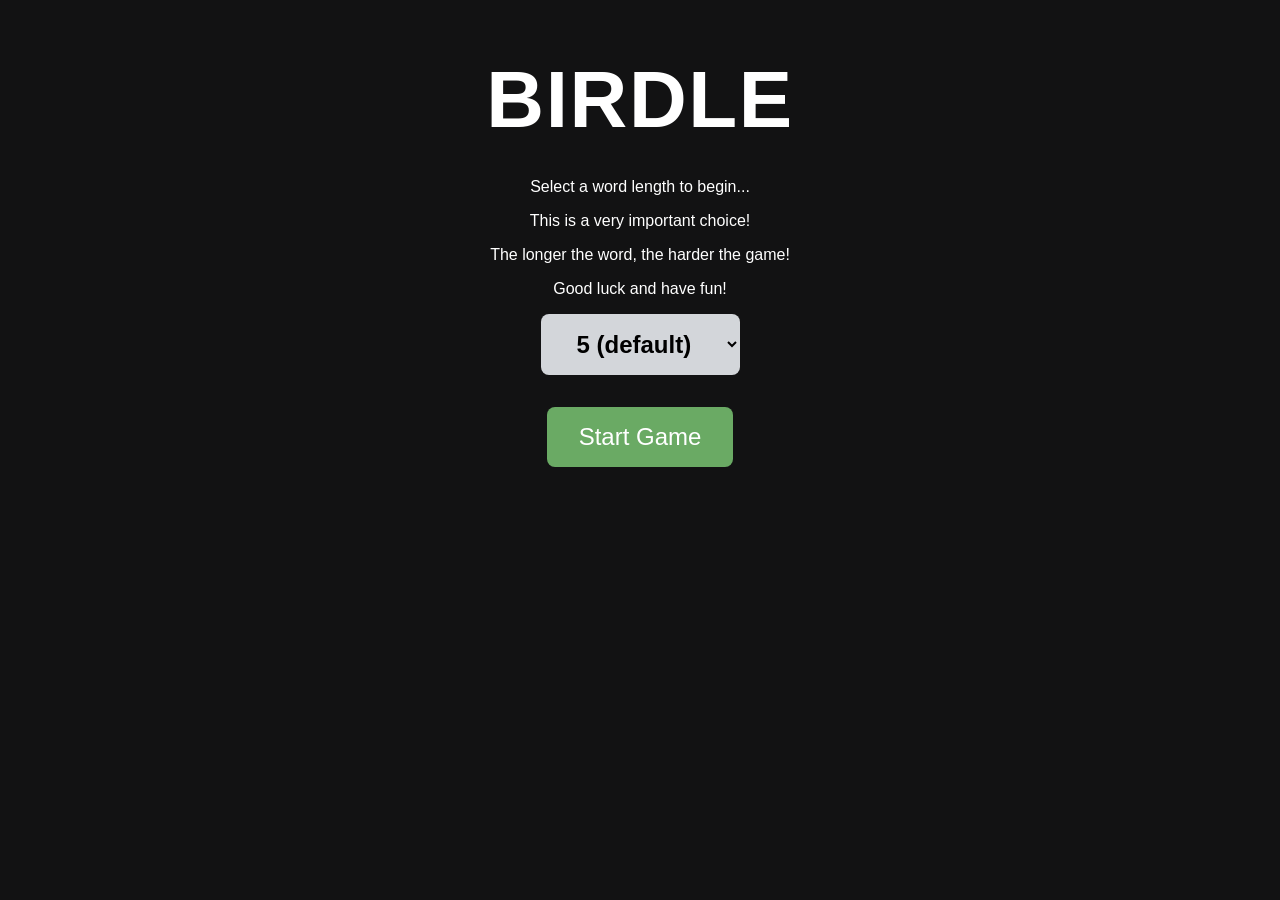
==== code/start.html @ e7be99f9 "Created implementation start page" ====
<!DOCTYPE html>
<html lang="en">
    <head>
        <link rel = "stylesheet" href = "startstyles.css">
        <title>
            Wordle
        </title>
    </head>
    <body>
        <div class ="container">
            <h1>BIRDLE</h1>
            <div class ="text-box">
                <p>Select a word length to begin...</p>
                <p>This is a very important choice!</p>
                <p>The longer the word, the harder the game!</p>
                <p>Good luck and have fun!</p>  
            </div>


            <select id = "wordLength">
                <option value="4">4</option>
                <option value="5" selected>5 (default)</option>
                <option value="6">6</option>
                </select>
                <br>
            <button class="start-btn" onclick ="startGame()">Start Game</button>
        </div>
    </body>
---- code/startstyles.css ----
body {
    margin: 0;
    background: #121213;
    font-family: "Clear Sans", "Helvetica Neue", Arial, sans-serif;
}

.container {
    text-align: center;
}

h1 {
    color: white;
    font-size: 5rem;
    font-weight: bold;
    letter-spacing: 0.1rem;
    margin-bottom: 2rem;
}

.text-box {
    color: white;
    width:100%;
    margin: 0 auto;
    text-align: center;
}
.txt-box p {
    display: block;
    color: #d7dadc;
    font-size: 1.5rem;
    margin-bottom: 1.5rem;
}

select {
    font-size: 1.5rem;
    padding: 1rem 2rem;
    border-radius: 0.5rem;
    border: none;
    margin-bottom: 2rem;
    cursor: pointer;
    background: #d3d6da;
    color: #000;
    font-weight: bold;
}

.start-btn {
    background-color: #6aaa64;
    color: white;
    border: none;
    padding: 1rem 2rem;
    font-size: 1.5rem;
    border-radius: 0.5rem;
    cursor: pointer;
    transition: 0.15s ease
}

.start-btn:hover {
    background: #7bb775;
    transform: scale(1.10);
}
.start-btn:active {
    transform: scale(0.95);
}
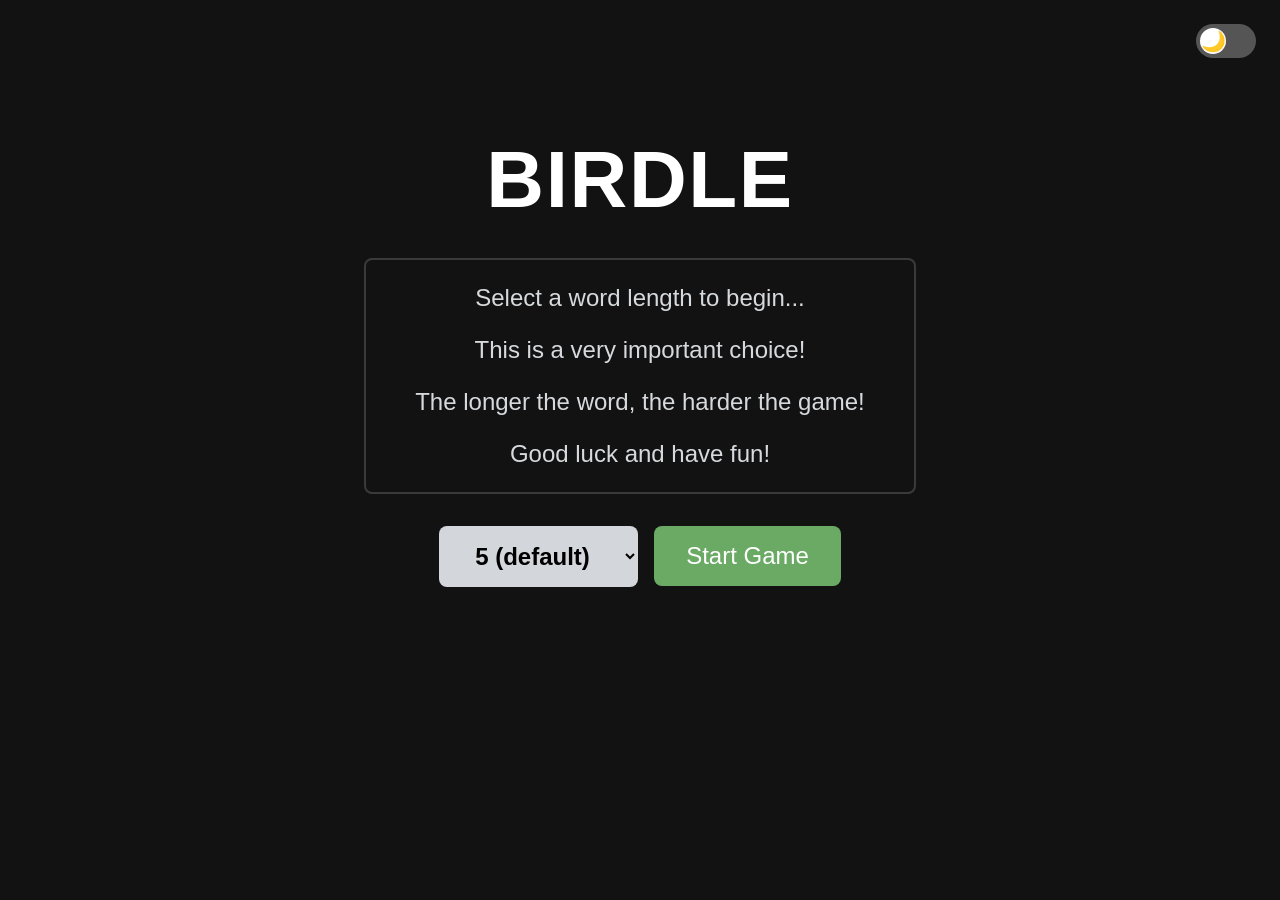
==== commit 81f31d12: "Created functional protoype" ====
--- a/code/start.html
+++ b/code/start.html
@@ -1,28 +1,44 @@
 <!DOCTYPE html>
 <html lang="en">
-    <head>
-        <link rel = "stylesheet" href = "startstyles.css">
-        <title>
-            Wordle
-        </title>
-    </head>
-    <body>
-        <div class ="container">
-            <h1>BIRDLE</h1>
-            <div class ="text-box">
-                <p>Select a word length to begin...</p>
-                <p>This is a very important choice!</p>
-                <p>The longer the word, the harder the game!</p>
-                <p>Good luck and have fun!</p>  
-            </div>
+  <head>
+    <link rel="stylesheet" href="startstyles.css" />
+    <title>Wordle</title>
+  </head>
+  <body>
+    <div class="container">
+      <div class="theme-switch-wrapper">
+        <label class="theme-switch" for="theme-checkbox">
+          <input type="checkbox" id="theme-checkbox" />
+          <div class="slider"></div>
+        </label>
+      </div>
 
+      <h1>BIRDLE</h1>
+      <div class="text-box">
+        <p>Select a word length to begin...</p>
+        <p>This is a very important choice!</p>
+        <p>The longer the word, the harder the game!</p>
+        <p>Good luck and have fun!</p>
+      </div>
 
-            <select id = "wordLength">
-                <option value="4">4</option>
-                <option value="5" selected>5 (default)</option>
-                <option value="6">6</option>
-                </select>
-                <br>
-            <button class="start-btn" onclick ="startGame()">Start Game</button>
-        </div>
-    </body>
+      <div class="start-menu">
+        <select id="wordLength">
+          <option value="4">4</option>
+          <option value="5" selected>5 (default)</option>
+          <option value="6">6</option>
+        </select>
+
+        <button class="start-btn" onclick="startGame()">Start Game</button>
+      </div>
+    </div>
+    <script>
+      window.addEventListener("DOMContentLoaded", () => {
+        const themeCheckbox = document.getElementById("theme-checkbox");
+        const body = document.body;
+        themeCheckbox.addEventListener("change", () => {
+          body.classList.toggle("light-mode", themeCheckbox.checked);
+        });
+      });
+    </script>
+  </body>
+</html>
--- a/code/startstyles.css
+++ b/code/startstyles.css
@@ -1,61 +1,151 @@
+:root {
+  --bg-color: #121213;
+  --text-primary: #ffffff;
+  --text-secondary: #d7dadc;
+  --border-color: #3a3a3c;
+  --select-bg: #d3d6da;
+  --select-text: #000;
+  --button-green: #6aaa64;
+  --button-green-hover: #7bb775;
+}
+body.light-mode {
+  --bg-color: #ffffff;
+  --text-primary: #121213;
+  --text-secondary: #565768;
+  --border-color: #d3d3d3;
+  --select-bg: #e6e7e8;
+  --select-text: #121213;
+}
+
 body {
-    margin: 0;
-    background: #121213;
-    font-family: "Clear Sans", "Helvetica Neue", Arial, sans-serif;
+  margin: 0;
+  background: var(--bg-color);
+  font-family: "Clear Sans", "Helvetica Neue", Arial, sans-serif;
+  transition: background 0.3s ease, color 0.3s ease;
 }
 
 .container {
-    text-align: center;
+  text-align: center;
+  position: relative;
+  padding-top: 5rem;
 }
 
 h1 {
-    color: white;
-    font-size: 5rem;
-    font-weight: bold;
-    letter-spacing: 0.1rem;
-    margin-bottom: 2rem;
+  color: var(--text-primary);
+  font-size: clamp(3rem, 10vw, 5rem);
+  font-weight: bold;
+  letter-spacing: 0.1rem;
+  margin-bottom: 2rem;
+}
+
+.theme-switch-wrapper {
+  position: absolute;
+  top: 1.5rem;
+  right: 1.5rem;
+}
+
+#theme-checkbox {
+  display: none;
+}
+
+.theme-switch {
+  position: relative;
+  display: inline-block;
+  width: 60px;
+  height: 34px;
+  cursor: pointer;
+}
+
+.slider {
+  position: absolute;
+  inset: 0;
+  background-color: #555;
+  border-radius: 34px;
+  transition: 0.4s;
+  overflow: hidden;
+}
+
+.slider::before {
+  position: absolute;
+  content: "🌙";
+  height: 26px;
+  width: 26px;
+  left: 4px;
+  bottom: 4px;
+  background-color: white;
+  border-radius: 50%;
+  transition: 0.4s;
+  display: flex;
+  align-items: center;
+  justify-content: center;
+  font-size: 1.25rem;
+}
+
+#theme-checkbox:checked + .slider {
+  background-color: #87ceeb;
+}
+
+#theme-checkbox:checked + .slider::before {
+  content: "☀️";
+  transform: translateX(26px);
 }
 
 .text-box {
-    color: white;
-    width:100%;
-    margin: 0 auto;
-    text-align: center;
+  color: var(--text-primary);
+  width: 90%;
+  max-width: 500px;
+  margin: 0 auto;
+  text-align: center;
+  border: 2px solid var(--border-color);
+  border-radius: 0.5rem;
+  padding: 1.5rem;
+  margin-bottom: 2rem;
 }
-.txt-box p {
-    display: block;
-    color: #d7dadc;
-    font-size: 1.5rem;
-    margin-bottom: 1.5rem;
+.text-box p {
+  display: block;
+  color: var(--text-secondary);
+  font-size: 1.5rem;
+  margin-top: 0;
+  margin-bottom: 1.5rem;
 }
 
+.text-box p:last-child {
+  margin-bottom: 0;
+}
+
+.start-menu {
+  display: flex;
+  align-items: center;
+  justify-content: center;
+  gap: 1rem;
+  margin-bottom: 2rem;
+}
 select {
-    font-size: 1.5rem;
-    padding: 1rem 2rem;
-    border-radius: 0.5rem;
-    border: none;
-    margin-bottom: 2rem;
-    cursor: pointer;
-    background: #d3d6da;
-    color: #000;
-    font-weight: bold;
+  font-size: 1.5rem;
+  padding: 1rem 2rem;
+  border-radius: 0.5rem;
+  border: none;
+  cursor: pointer;
+  background: var(--select-bg);
+  color: var(--select-text);
+  font-weight: bold;
 }
 
 .start-btn {
-    background-color: #6aaa64;
-    color: white;
-    border: none;
-    padding: 1rem 2rem;
-    font-size: 1.5rem;
-    border-radius: 0.5rem;
-    cursor: pointer;
-    transition: 0.15s ease
+  background-color: var(--button-green);
+  color: var(--text-primary);
+  border: none;
+  padding: 1rem 2rem;
+  font-size: 1.5rem;
+  border-radius: 0.5rem;
+  cursor: pointer;
+  transition: 0.15s ease;
 }
 
 .start-btn:hover {
-    background: #7bb775;
-    transform: scale(1.10);
+  background: var(--button-green-hover);
+  transform: scale(1.1);
 }
 .start-btn:active {
-    transform: scale(0.95);
-}+  transform: scale(0.95);
+}
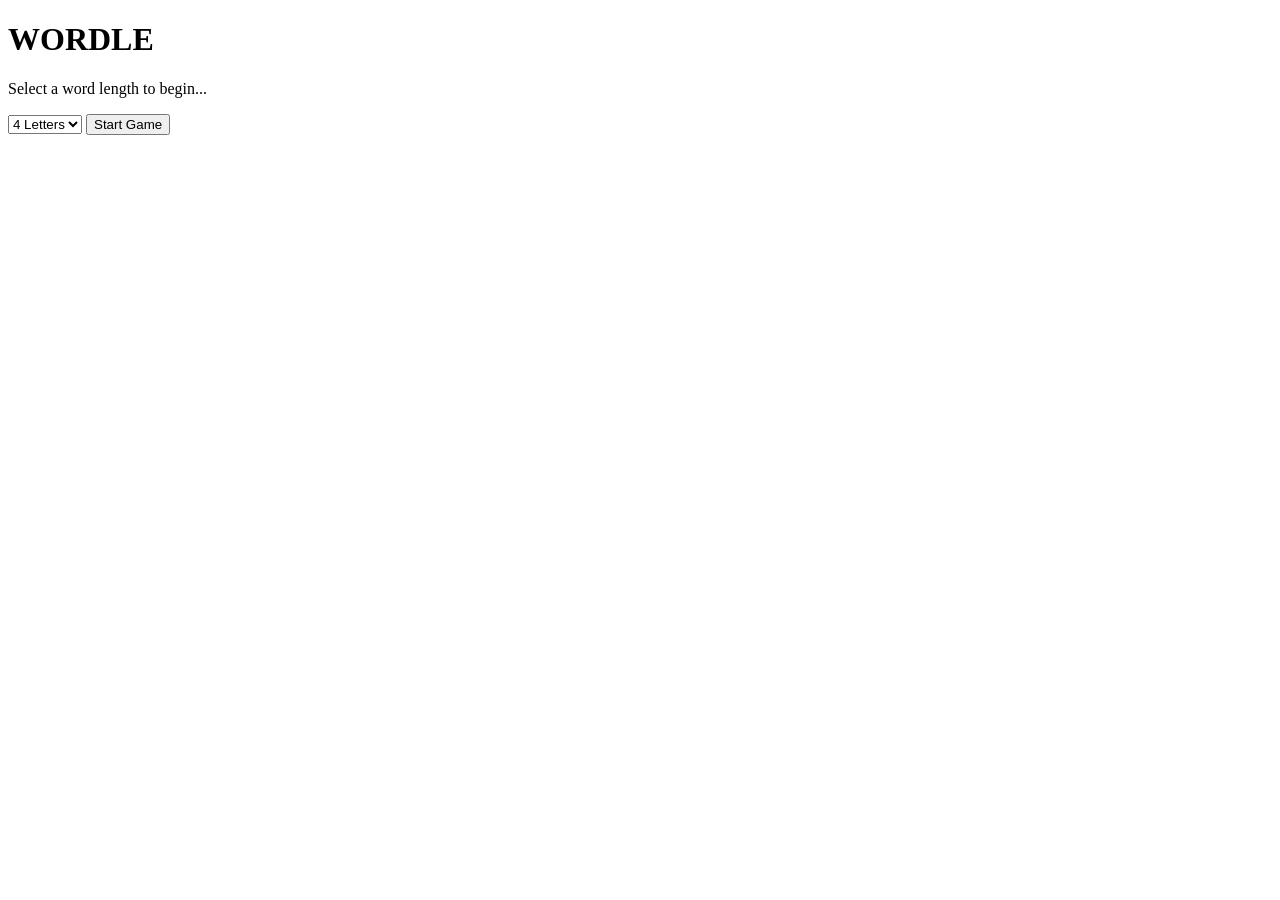
==== commit a38d9304: "Implemented start.html" ====
--- a/code/start.html
+++ b/code/start.html
@@ -1,44 +1,43 @@
 <!DOCTYPE html>
 <html lang="en">
   <head>
-    <link rel="stylesheet" href="startstyles.css" />
-    <title>Wordle</title>
+    <meta charset="UTF-8" />
+    <meta name="viewport" content="width=device-width, initial-scale=1.0" />
+    <title>WORDLE</title>
+    <link rel="stylesheet" href="start.css" />
   </head>
   <body>
-    <div class="container">
-      <div class="theme-switch-wrapper">
-        <label class="theme-switch" for="theme-checkbox">
-          <input type="checkbox" id="theme-checkbox" />
-          <div class="slider"></div>
-        </label>
-      </div>
+    <h1>WORDLE</h1>
+    <div class="info-box">
+      <p>Select a word length to begin...</p>
+    </div>
+    <div class="game-select">
+      <select id="word-length-select">
+        <option value="4">4 Letters</option>
+        <option value="5">5 Letters</option>
+        <option value="6">6 Letters</option>
+      </select>
+      <button id="start-game-button">Start Game</button>
+    </div>
+    <div></div>
 
-      <h1>BIRDLE</h1>
-      <div class="text-box">
-        <p>Select a word length to begin...</p>
-        <p>This is a very important choice!</p>
-        <p>The longer the word, the harder the game!</p>
-        <p>Good luck and have fun!</p>
-      </div>
+    <script>
+      document
+        .getElementById("start-game-button")
+        .addEventListener("click", () => {
+          const wordLength =
+            document.getElementById("word-length-select").value;
+          localStorage.setItem("wordleSelectedLength", wordLength);
+          window.location.href = `index.html?mode=${wordLength}`;
+        });
 
-      <div class="start-menu">
-        <select id="wordLength">
-          <option value="4">4</option>
-          <option value="5" selected>5 (default)</option>
-          <option value="6">6</option>
-        </select>
-
-        <button class="start-btn" onclick="startGame()">Start Game</button>
-      </div>
-    </div>
-    <script>
-      window.addEventListener("DOMContentLoaded", () => {
-        const themeCheckbox = document.getElementById("theme-checkbox");
-        const body = document.body;
-        themeCheckbox.addEventListener("change", () => {
-          body.classList.toggle("light-mode", themeCheckbox.checked);
+      document
+        .getElementById("word-length-select")
+        .addEventListener("keydown", (e) => {
+          if (e.key === "Enter") {
+            document.getElementById("start-game-button").click();
+          }
         });
-      });
     </script>
   </body>
 </html>
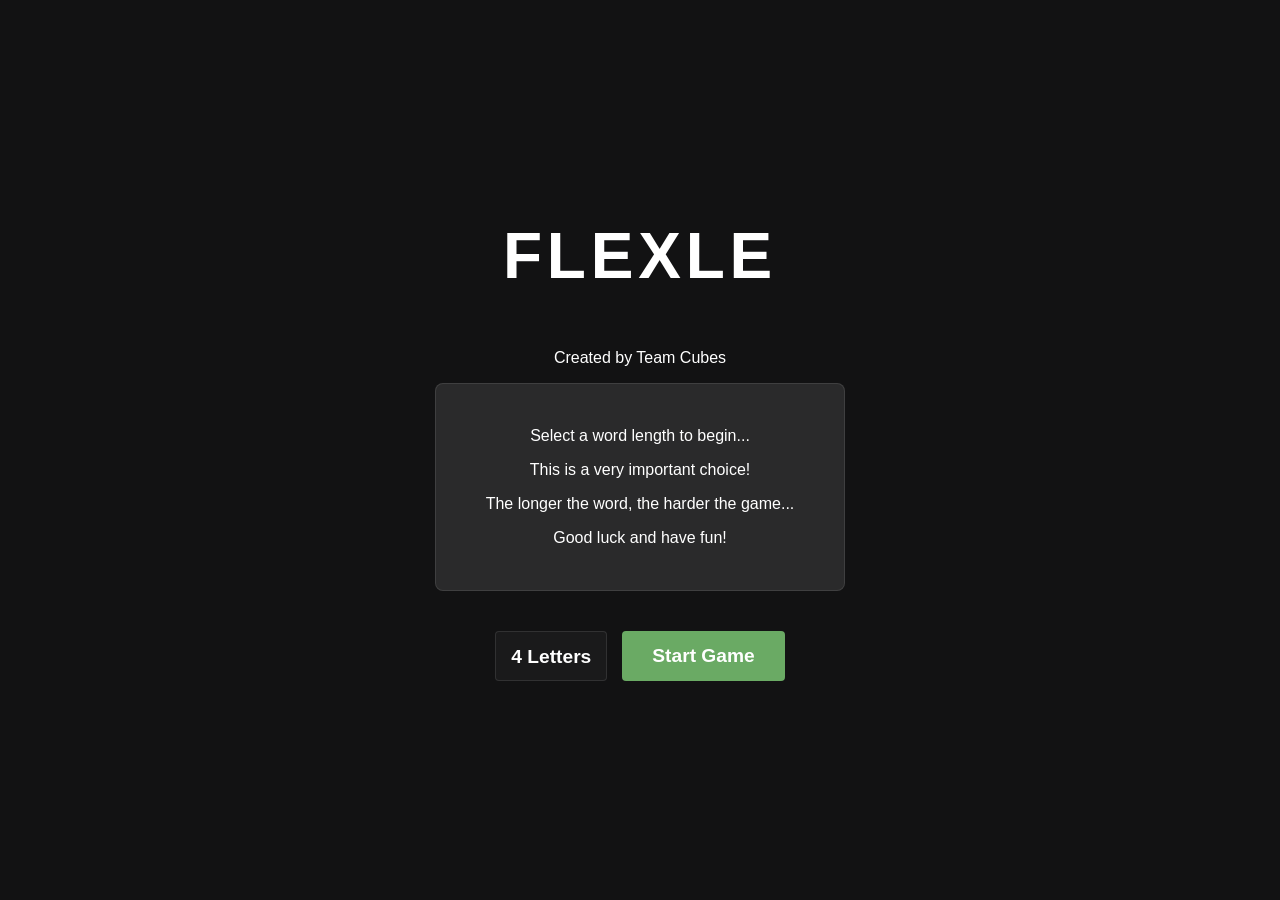
==== commit ccf6abc4: "Implemented start.css" ====
--- a/code/start.html
+++ b/code/start.html
@@ -7,9 +7,13 @@
     <link rel="stylesheet" href="start.css" />
   </head>
   <body>
-    <h1>WORDLE</h1>
+    <h1>FLEXLE</h1>
+    <p>Created by Team Cubes</p>
     <div class="info-box">
       <p>Select a word length to begin...</p>
+      <p>This is a very important choice!</p>
+      <p>The longer the word, the harder the game...</p>
+      <p>Good luck and have fun!</p>
     </div>
     <div class="game-select">
       <select id="word-length-select">
--- a/code/start.css
+++ b/code/start.css
@@ -0,0 +1,93 @@
+body {
+  display: flex;
+  flex-direction: column;
+  align-items: center;
+  justify-content: center;
+  min-height: 100vh;
+  margin: 0;
+  padding: 20px;
+  font-family: Arial, sans-serif;
+  background-color: #121213;
+  color: #ffffff;
+  box-sizing: border-box;
+}
+
+h1 {
+  text-align: center;
+  font-size: 4rem;
+  font-weight: bold;
+  margin: 0 0 40px 0;
+  letter-spacing: 0.3rem;
+}
+
+.info-box {
+  background-color: #ffffff1a;
+  border: 1px solid #ffffff1a;
+  border-radius: 8px;
+  padding: 30px 50px;
+  margin-bottom: 40px;
+  text-align: center;
+  max-width: 500px;
+}
+
+.info-box p {
+  margin: 10px 0;
+  font-size: 1rem;
+  line-height: 1.5;
+}
+
+.game-select {
+  display: flex;
+  gap: 15px;
+  align-items: center;
+}
+
+#word-length-select {
+  width: 120x;
+  height: 50px;
+  font-size: 1.2rem;
+  font-weight: bold;
+  padding: 10px 15px;
+  border: 1px solid #ffffff1a;
+  border-radius: 4px;
+  background-color: #1a1a1b;
+  color: #ffffff;
+  cursor: pointer;
+  appearance: none;
+}
+
+#word-length-select:hover {
+  border-color: #ffffff33;
+}
+
+#word-length-select:focus {
+  outline: none;
+  border-color: #6aaa64;
+}
+
+#word-length-select option {
+  background-color: #1a1a1b;
+  color: #ffffff;
+  padding: 10px;
+}
+
+#start-game-button {
+  height: 50px;
+  font-size: 1.2rem;
+  font-weight: bold;
+  padding: 10px 30px;
+  border: none;
+  border-radius: 4px;
+  background-color: #6aaa64;
+  color: #ffffff;
+  cursor: pointer;
+  transition: background-color 0.2s ease, transform 0.1s ease;
+}
+
+#start-game-button:hover {
+  background-color: #5a9954;
+  transform: scale(1.05);
+}
+#start-game-button:active {
+  transform: scale(0.95);
+}
